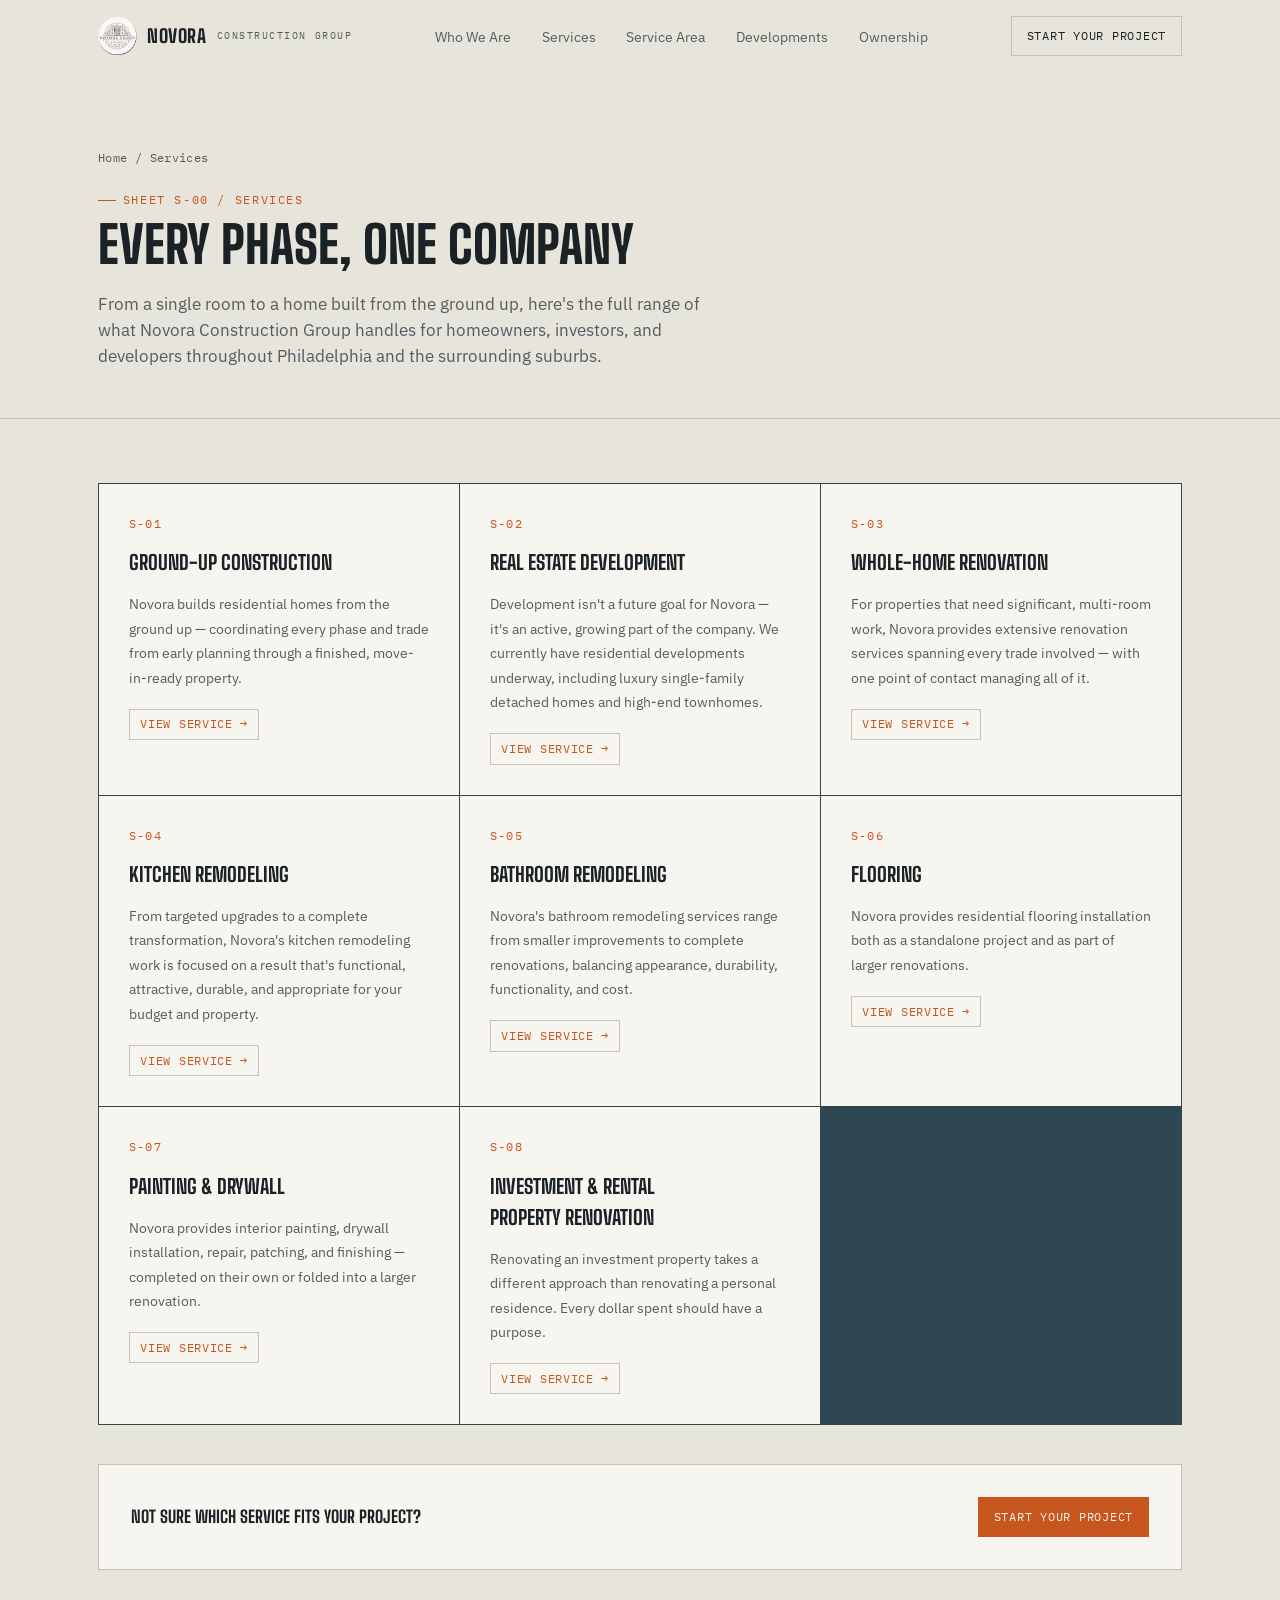
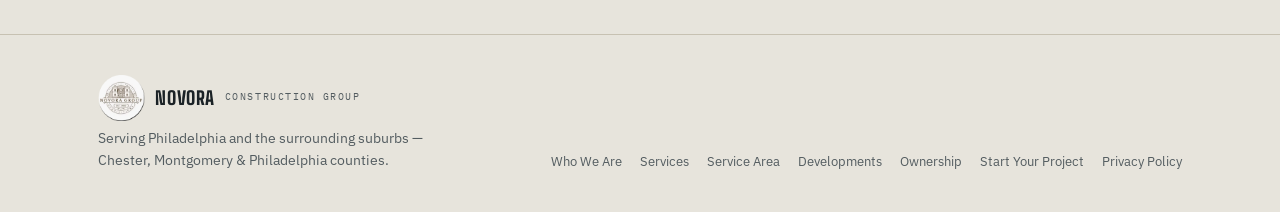
==== services/index.html @ 70ac5e23 "Add dedicated service pages, a service area page, and SEO basics Per the client's marketing team req" ====
<!doctype html>
<html lang="en">
<head>
<meta charset="UTF-8">
<meta name="viewport" content="width=device-width, initial-scale=1.0">
<title>Services | Novora Construction Group — Philadelphia, PA</title>
<meta name="description" content="Ground-up construction, renovation, and development services from Novora Construction Group, serving Philadelphia and the surrounding Pennsylvania suburbs.">
<link rel="canonical" href="https://novoragroupacq.com/services/index.html">
<link rel="icon" type="image/png" href="../assets/favicon-32.png">
<link rel="apple-touch-icon" href="../assets/apple-touch-icon.png">
<link rel="preconnect" href="https://fonts.googleapis.com">
<link rel="preconnect" href="https://fonts.gstatic.com" crossorigin>
<link href="https://fonts.googleapis.com/css2?family=Big+Shoulders:wght@500;600;700;800&family=IBM+Plex+Sans:wght@400;500;600&family=IBM+Plex+Mono:wght@400;500&display=swap" rel="stylesheet">
<link rel="stylesheet" href="../css/style.css">
</head>
<body>

<header>
  <nav class="nav wrap">
    <a class="wordmark" href="../index.html"><img src="../assets/logo.png" alt="Novora Construction Group"> NOVORA <small>CONSTRUCTION&nbsp;GROUP</small></a>
    <button class="menu-toggle" id="menuToggle" aria-expanded="false" aria-controls="navLinks">MENU</button>
    <ul class="nav-links" id="navLinks">
      <li><a href="../index.html#about">Who We Are</a></li>
      <li><a href="../services/index.html">Services</a></li>
      <li><a href="../service-area.html">Service Area</a></li>
      <li><a href="../index.html#developments">Developments</a></li>
      <li><a href="../index.html#ownership">Ownership</a></li>
    </ul>
    <a class="btn ghost" href="../index.html#start">Start Your Project</a>
  </nav>
</header>

<main>
  <section class="service-hero">
    <div class="wrap">
      <p class="breadcrumb"><a href="../index.html">Home</a> / Services</p>
      <span class="sheet-tag">Sheet S-00 / Services</span>
      <h1>Every Phase, One Company</h1>
      <p class="lede">From a single room to a home built from the ground up, here's the full range of what Novora Construction Group handles for homeowners, investors, and developers throughout Philadelphia and the surrounding suburbs.</p>
    </div>
  </section>

  <section class="service-body">
    <div class="wrap" style="max-width:1180px;">
      <div class="dev-grid" style="grid-template-columns:repeat(3,1fr);">
        <div class="dev-card reveal" style="background:var(--surface);color:var(--ink);border-color:var(--line);">
          <span class="num" style="color:var(--accent);">S-01</span>
          <h3 style="color:var(--ink);">Ground-Up Construction</h3>
          <p style="color:var(--ink-soft);font-size:.9rem;margin:0;">Novora builds residential homes from the ground up — coordinating every phase and trade from early planning through a finished, move-in-ready property.</p>
          <a class="dev-toggle" style="color:var(--accent);border-color:var(--line);width:fit-content;text-decoration:none;display:inline-block;margin-top:.4em;" href="ground-up-construction.html">View Service &rarr;</a>
        </div>
        <div class="dev-card reveal" style="background:var(--surface);color:var(--ink);border-color:var(--line);">
          <span class="num" style="color:var(--accent);">S-02</span>
          <h3 style="color:var(--ink);">Real Estate Development</h3>
          <p style="color:var(--ink-soft);font-size:.9rem;margin:0;">Development isn't a future goal for Novora — it's an active, growing part of the company. We currently have residential developments underway, including luxury single-family detached homes and high-end townhomes.</p>
          <a class="dev-toggle" style="color:var(--accent);border-color:var(--line);width:fit-content;text-decoration:none;display:inline-block;margin-top:.4em;" href="real-estate-development.html">View Service &rarr;</a>
        </div>
        <div class="dev-card reveal" style="background:var(--surface);color:var(--ink);border-color:var(--line);">
          <span class="num" style="color:var(--accent);">S-03</span>
          <h3 style="color:var(--ink);">Whole-Home Renovation</h3>
          <p style="color:var(--ink-soft);font-size:.9rem;margin:0;">For properties that need significant, multi-room work, Novora provides extensive renovation services spanning every trade involved — with one point of contact managing all of it.</p>
          <a class="dev-toggle" style="color:var(--accent);border-color:var(--line);width:fit-content;text-decoration:none;display:inline-block;margin-top:.4em;" href="whole-home-renovation.html">View Service &rarr;</a>
        </div>
        <div class="dev-card reveal" style="background:var(--surface);color:var(--ink);border-color:var(--line);">
          <span class="num" style="color:var(--accent);">S-04</span>
          <h3 style="color:var(--ink);">Kitchen Remodeling</h3>
          <p style="color:var(--ink-soft);font-size:.9rem;margin:0;">From targeted upgrades to a complete transformation, Novora's kitchen remodeling work is focused on a result that's functional, attractive, durable, and appropriate for your budget and property.</p>
          <a class="dev-toggle" style="color:var(--accent);border-color:var(--line);width:fit-content;text-decoration:none;display:inline-block;margin-top:.4em;" href="kitchen-remodeling.html">View Service &rarr;</a>
        </div>
        <div class="dev-card reveal" style="background:var(--surface);color:var(--ink);border-color:var(--line);">
          <span class="num" style="color:var(--accent);">S-05</span>
          <h3 style="color:var(--ink);">Bathroom Remodeling</h3>
          <p style="color:var(--ink-soft);font-size:.9rem;margin:0;">Novora's bathroom remodeling services range from smaller improvements to complete renovations, balancing appearance, durability, functionality, and cost.</p>
          <a class="dev-toggle" style="color:var(--accent);border-color:var(--line);width:fit-content;text-decoration:none;display:inline-block;margin-top:.4em;" href="bathroom-remodeling.html">View Service &rarr;</a>
        </div>
        <div class="dev-card reveal" style="background:var(--surface);color:var(--ink);border-color:var(--line);">
          <span class="num" style="color:var(--accent);">S-06</span>
          <h3 style="color:var(--ink);">Flooring</h3>
          <p style="color:var(--ink-soft);font-size:.9rem;margin:0;">Novora provides residential flooring installation both as a standalone project and as part of larger renovations.</p>
          <a class="dev-toggle" style="color:var(--accent);border-color:var(--line);width:fit-content;text-decoration:none;display:inline-block;margin-top:.4em;" href="flooring.html">View Service &rarr;</a>
        </div>
        <div class="dev-card reveal" style="background:var(--surface);color:var(--ink);border-color:var(--line);">
          <span class="num" style="color:var(--accent);">S-07</span>
          <h3 style="color:var(--ink);">Painting & Drywall</h3>
          <p style="color:var(--ink-soft);font-size:.9rem;margin:0;">Novora provides interior painting, drywall installation, repair, patching, and finishing — completed on their own or folded into a larger renovation.</p>
          <a class="dev-toggle" style="color:var(--accent);border-color:var(--line);width:fit-content;text-decoration:none;display:inline-block;margin-top:.4em;" href="painting-drywall.html">View Service &rarr;</a>
        </div>
        <div class="dev-card reveal" style="background:var(--surface);color:var(--ink);border-color:var(--line);">
          <span class="num" style="color:var(--accent);">S-08</span>
          <h3 style="color:var(--ink);">Investment & Rental Property Renovation</h3>
          <p style="color:var(--ink-soft);font-size:.9rem;margin:0;">Renovating an investment property takes a different approach than renovating a personal residence. Every dollar spent should have a purpose.</p>
          <a class="dev-toggle" style="color:var(--accent);border-color:var(--line);width:fit-content;text-decoration:none;display:inline-block;margin-top:.4em;" href="investment-rental-renovation.html">View Service &rarr;</a>
        </div>
      </div>
      <div class="service-cta">
        <p>Not sure which service fits your project?</p>
        <a class="btn" href="../index.html#start">Start Your Project</a>
      </div>
    </div>
  </section>
</main>

<footer class="site">
  <div class="wrap">
    <div class="footer-grid">
      <div>
        <a class="wordmark" href="../index.html"><img src="../assets/logo.png" alt="Novora Construction Group"> NOVORA <small>CONSTRUCTION&nbsp;GROUP</small></a>
        <p>Serving Philadelphia and the surrounding suburbs — Chester, Montgomery &amp; Philadelphia counties.</p>
      </div>
      <ul class="footer-nav">
        <li><a href="../index.html#about">Who We Are</a></li>
        <li><a href="../services/index.html">Services</a></li>
        <li><a href="../service-area.html">Service Area</a></li>
        <li><a href="../index.html#developments">Developments</a></li>
        <li><a href="../index.html#ownership">Ownership</a></li>
        <li><a href="../index.html#start">Start Your Project</a></li>
        <li><a href="../privacy.html">Privacy Policy</a></li>
      </ul>
    </div>
  </div>
</footer>

<script src="../js/main.js"></script>
</body>
</html>
---- css/style.css ----
:root{
  --bg:#e7e4dc;
  --surface:#f7f5f0;
  --ink:#1b2226;
  --ink-soft:#535c60;
  --line:#c7c1b2;
  --accent:#c6551e;
  --accent-ink:#f7f5f0;

  /* fixed "blueprint plate" tokens — intentionally constant across themes */
  --plate-bg:#132029;
  --plate-surface:#0f1a21;
  --plate-ink:#ece7db;
  --plate-ink-soft:#9fb0b8;
  --plate-line:#2f4753;
  --plate-accent:#e8763f;

  --font-display:"Big Shoulders", "Arial Narrow", sans-serif;
  --font-body:"IBM Plex Sans", "Segoe UI", sans-serif;
  --font-mono:"IBM Plex Mono", ui-monospace, monospace;
}

@media (prefers-color-scheme: dark){
  :root:not([data-theme="light"]){
    --bg:#15191b;
    --surface:#1b2225;
    --ink:#eae6db;
    --ink-soft:#a4adaf;
    --line:#333c3f;
    --accent:#e8793f;
    --accent-ink:#15191b;
  }
}
:root[data-theme="dark"]{
  --bg:#15191b;
  --surface:#1b2225;
  --ink:#eae6db;
  --ink-soft:#a4adaf;
  --line:#333c3f;
  --accent:#e8793f;
  --accent-ink:#15191b;
}

*{box-sizing:border-box;}
html{color-scheme:light dark;scroll-behavior:auto;}

/* ---------- scroll reveal (progressive enhancement: only hides content once JS + motion are both OK) ---------- */
.js-ready.motion-ok .reveal{
  opacity:0;
  transform:translateY(22px);
  transition:opacity .7s cubic-bezier(.22,.61,.36,1), transform .7s cubic-bezier(.22,.61,.36,1);
}
.js-ready.motion-ok .reveal.is-visible{
  opacity:1;
  transform:translateY(0);
}
.js-ready.motion-ok .schedule-row.reveal{transition-delay:calc(var(--i, 0) * 60ms);}
.js-ready.motion-ok .dev-card.reveal{transition-delay:calc(var(--i, 0) * 120ms);}
.js-ready.motion-ok .review-card.reveal{transition-delay:calc(var(--i, 0) * 120ms);}
body{
  margin:0;
  background:var(--bg);
  color:var(--ink);
  font-family:var(--font-body);
  font-size:16px;
  line-height:1.55;
  -webkit-font-smoothing:antialiased;
}
img,svg{display:block;max-width:100%;}
a{color:inherit;}
h1,h2,h3{text-wrap:balance;margin:0;}

.wrap{max-width:1180px;margin:0 auto;padding-inline:clamp(20px,4vw,48px);}

/* ---------- reusable drafting bits ---------- */
.sheet-tag{
  display:inline-flex;align-items:center;gap:.55em;
  font-family:var(--font-mono);
  font-size:.72rem;
  letter-spacing:.14em;
  text-transform:uppercase;
  color:var(--accent);
}
.sheet-tag::before{content:"";width:1.6em;height:1px;background:currentColor;}
.tick{position:absolute;width:14px;height:14px;pointer-events:none;opacity:.55;}
.tick svg{width:100%;height:100%;}
.tick.tl{top:14px;left:14px;}
.tick.tr{top:14px;right:14px;transform:scaleX(-1);}
.tick.bl{bottom:14px;left:14px;transform:scaleY(-1);}
.tick.br{bottom:14px;right:14px;transform:scale(-1,-1);}

/* ---------- header ---------- */
header{
  position:sticky;top:0;z-index:20;
  background:color-mix(in srgb, var(--bg) 88%, transparent);
  backdrop-filter:blur(8px);
  border-bottom:1px solid transparent;
  box-shadow:0 0 0 rgba(0,0,0,0);
  transition:border-color .3s ease, box-shadow .3s ease;
}
header.scrolled{
  border-bottom-color:var(--line);
  box-shadow:0 8px 24px -18px rgba(0,0,0,.35);
}
.nav{
  display:flex;align-items:center;justify-content:space-between;
  padding-block:16px;
}
.wordmark{
  font-family:var(--font-display);
  font-weight:800;
  font-size:1.15rem;
  letter-spacing:.03em;
  text-decoration:none;
  display:flex;align-items:center;gap:.55em;
}
.wordmark img{height:38px;width:auto;display:block;}
.footer-grid .wordmark img{height:46px;}
.wordmark small{
  font-family:var(--font-mono);
  font-weight:400;
  font-size:.6rem;
  letter-spacing:.16em;
  color:var(--ink-soft);
}
.nav-links{display:flex;align-items:center;gap:clamp(16px,2.4vw,32px);list-style:none;margin:0;padding:0;}
.nav-links a{
  font-size:.86rem;text-decoration:none;color:var(--ink-soft);
  border-bottom:1px solid transparent;padding-bottom:2px;
  transition:color .15s, border-color .15s;
}
.nav-links a:hover, .nav-links a:focus-visible{color:var(--ink);border-color:var(--accent);}
.nav-links a.active{color:var(--ink);border-color:var(--accent);}
.btn{
  font-family:var(--font-mono);
  font-size:.78rem;letter-spacing:.06em;text-transform:uppercase;
  text-decoration:none;
  display:inline-flex;align-items:center;gap:.5em;
  padding:.75em 1.2em;
  background:var(--accent);color:var(--accent-ink);
  border:1px solid var(--accent);
  transition:opacity .15s, transform .15s;
  cursor:pointer;
  font-size:.78rem;
}
.btn:hover, .btn:focus-visible{opacity:.85;}
.btn:active{transform:scale(.96);}
.btn.ghost{background:transparent;color:var(--ink);border-color:var(--line);}
.btn.ghost:hover{border-color:var(--ink);opacity:1;}
.btn.on-plate{background:var(--plate-accent);color:var(--plate-bg);border-color:var(--plate-accent);}
.btn:disabled{opacity:.6;cursor:not-allowed;}
.menu-toggle{display:none;background:none;border:1px solid var(--line);color:var(--ink);padding:.5em .7em;font-family:var(--font-mono);}

@media (max-width:820px){
  .nav-links{display:none;position:absolute;top:100%;left:0;right:0;flex-direction:column;align-items:flex-start;gap:0;background:var(--surface);border-bottom:1px solid var(--line);padding:8px clamp(20px,4vw,48px) 16px;}
  .nav-links.open{display:flex;}
  .nav-links a{padding-block:10px;width:100%;}
  .menu-toggle{display:inline-block;}
  header .btn.ghost{display:none;}
}

/* ---------- hero ---------- */
.hero{position:relative;border-bottom:1px solid var(--line);overflow:hidden;}
.hero-grid{
  background-image:
    linear-gradient(var(--line) 1px, transparent 1px),
    linear-gradient(90deg, var(--line) 1px, transparent 1px);
  background-size:44px 44px;
  opacity:.35;
  position:absolute;inset:-40px 0 0 0;
  mask-image:linear-gradient(to bottom, black, transparent 85%);
  will-change:transform;
}
.hero-inner{
  position:relative;
  display:grid;grid-template-columns:1.05fr .95fr;gap:clamp(28px,5vw,56px);
  align-items:center;
  padding-block:clamp(48px,8vw,88px);
}
@media (max-width:900px){.hero-inner{grid-template-columns:1fr;}}
.hero h1{
  font-family:var(--font-display);
  font-weight:800;
  font-size:clamp(2.5rem,6vw,4.4rem);
  line-height:.98;
  letter-spacing:.005em;
  margin-block:.5em .4em;
  text-transform:uppercase;
}
.hero h1 em{font-style:normal;color:var(--accent);}
.hero p.lede{
  max-width:52ch;
  font-size:clamp(1rem,1.4vw,1.15rem);
  color:var(--ink-soft);
}
.trustline{
  font-family:var(--font-mono);
  font-size:.82rem;
  color:var(--ink);
  margin-top:1.6em;
  padding-top:1em;
  border-top:1px solid var(--line);
  max-width:44ch;
}
.hero-ctas{display:flex;gap:14px;margin-top:1.8em;flex-wrap:wrap;}

.stamp{
  position:absolute;
  right:clamp(-10px,2vw,24px);
  bottom:clamp(-6px,3vw,18px);
  width:min(190px,32vw);
  border:2px solid var(--accent);
  border-radius:50%;
  aspect-ratio:1;
  display:flex;flex-direction:column;align-items:center;justify-content:center;gap:.5em;
  padding:14px;
  color:var(--accent);
  text-align:center;
  transform:rotate(-8deg) scale(1);
}
.stamp img{width:30%;min-width:34px;filter:grayscale(1) contrast(1.15);opacity:.9;}
.js-ready.motion-ok .stamp.stamp-in{
  opacity:0;
  transform:rotate(-22deg) scale(1.4);
  transition:opacity .5s ease .5s, transform .5s cubic-bezier(.34,1.56,.64,1) .5s;
}
.js-ready.motion-ok .stamp.stamp-in.is-visible{
  opacity:1;
  transform:rotate(-8deg) scale(1);
}
.stamp::before{
  content:"";position:absolute;inset:8px;border:1px solid var(--accent);border-radius:50%;
}
.stamp span{
  font-family:var(--font-display);
  font-weight:700;
  font-size:.72rem;
  line-height:1.15;
  letter-spacing:.02em;
  text-transform:uppercase;
}

.elevation{position:relative;aspect-ratio:420/340;}
.elevation svg{width:100%;height:auto;color:var(--ink-soft);}
.elevation .accent-part{color:var(--accent);}
.compass{position:absolute;top:6px;right:6px;width:46px;height:46px;color:var(--ink-soft);}

.house3d{
  display:none;
  position:absolute;inset:0;
  width:100%;height:100%;
  cursor:grab;
  touch-action:none;
}
.house3d.active{display:block;}
.elevation.has-3d svg.draw-in{display:none;}
.house3d:active{cursor:grabbing;}
.drag-hint{
  display:none;
  position:absolute;bottom:8px;left:8px;
  font-family:var(--font-mono);font-size:.66rem;letter-spacing:.06em;text-transform:uppercase;
  color:var(--ink-soft);
  background:color-mix(in srgb, var(--bg) 70%, transparent);
  padding:.3em .6em;
  pointer-events:none;
}
.house3d.active ~ .drag-hint{display:block;}

/* ---------- blueprint draw-in (JS sets stroke-dasharray/offset inline; this just animates it) ---------- */
.js-ready.motion-ok .draw-in rect,
.js-ready.motion-ok .draw-in line,
.js-ready.motion-ok .draw-in polygon,
.js-ready.motion-ok .draw-in circle{
  transition:stroke-dashoffset 1.1s cubic-bezier(.22,.61,.36,1);
}

/* ---------- section shell ---------- */
section{position:relative;padding-block:clamp(52px,8vw,96px);border-bottom:1px solid var(--line);scroll-margin-top:76px;}
.section-head{max-width:62ch;margin-bottom:clamp(28px,4vw,48px);}
.section-head h2{
  font-family:var(--font-display);
  font-weight:800;
  font-size:clamp(1.7rem,3.6vw,2.6rem);
  text-transform:uppercase;
  margin-top:.3em;
}
.section-head p{color:var(--ink-soft);margin-top:.7em;max-width:58ch;}

/* ---------- who we are ---------- */
.about-grid{display:grid;grid-template-columns:1.1fr .9fr;gap:clamp(32px,5vw,64px);}
@media (max-width:860px){.about-grid{grid-template-columns:1fr;}}
.about-grid p{color:var(--ink-soft);margin:0 0 1em;}
.about-grid p:last-child{margin-bottom:0;}
.about-grid .callout{
  font-family:var(--font-display);font-weight:700;text-transform:uppercase;
  font-size:1.15rem;color:var(--ink);
  border-left:3px solid var(--accent);padding-left:.7em;margin:1.4em 0;
}
.provide-card{background:var(--surface);border:1px solid var(--line);padding:clamp(24px,3vw,36px);}
.provide-card h3{
  font-family:var(--font-mono);font-size:.78rem;letter-spacing:.1em;text-transform:uppercase;
  color:var(--ink-soft);margin-bottom:1em;
}

/* ---------- scope of work schedule ---------- */
.schedule{border-top:1px solid var(--line);}
.schedule-row{border-bottom:1px solid var(--line);}
.schedule-toggle{
  display:grid;
  grid-template-columns:64px 1fr 24px;
  gap:24px;
  width:100%;
  padding-block:20px;
  padding-inline:12px;
  margin-inline:-12px;
  align-items:baseline;
  background:none;border:none;
  font:inherit;text-align:left;cursor:pointer;
  color:var(--ink);
  transition:background .2s ease;
}
.schedule-toggle:hover{background:color-mix(in srgb, var(--surface) 60%, var(--accent) 6%);}
.schedule-toggle:hover .mark{color:var(--ink);}
.schedule-toggle .chev{
  font-family:var(--font-mono);color:var(--accent);
  transition:transform .25s ease;
  justify-self:end;
}
.schedule-row.open .chev{transform:rotate(45deg);}
.schedule-desc{
  padding:0 12px 0 calc(64px + 24px + 12px);
  max-height:400px;
  opacity:1;
}
.js-ready .schedule-desc{
  max-height:0;overflow:hidden;opacity:0;
  transition:max-height .35s ease, opacity .25s ease;
}
.js-ready .schedule-row.open .schedule-desc{max-height:200px;opacity:1;padding-bottom:18px;}
.schedule-desc p{margin:0;color:var(--ink-soft);font-size:.94rem;}
.schedule-desc .learn-more{
  display:inline-block;margin-top:.7em;
  font-family:var(--font-mono);font-size:.78rem;letter-spacing:.03em;
  color:var(--accent);text-decoration:none;
}
.schedule-desc .learn-more:hover{text-decoration:underline;}
@media (max-width:720px){
  .schedule-toggle{grid-template-columns:40px 1fr 20px;}
  .schedule-desc{padding-left:40px;}
}
.schedule-row .mark{
  font-family:var(--font-mono);
  color:var(--accent);
  font-size:.9rem;
  transition:color .2s ease;
}
.schedule-row .service{
  font-family:var(--font-display);
  font-weight:700;
  font-size:1.05rem;
  letter-spacing:.01em;
  text-transform:uppercase;
}

/* ---------- ownership / pricing ---------- */
.ownership-grid{
  display:grid;grid-template-columns:1.1fr .9fr;gap:clamp(32px,5vw,64px);
}
@media (max-width:860px){.ownership-grid{grid-template-columns:1fr;}}
.ownership-grid h2{
  font-family:var(--font-display);font-weight:800;text-transform:uppercase;
  font-size:clamp(1.6rem,3.2vw,2.2rem);margin-bottom:.6em;
}
.ownership-grid p{color:var(--ink-soft);margin:0 0 1em;}
.ownership-grid p:last-child{margin-bottom:0;}
.philosophy-card{
  background:var(--surface);border:1px solid var(--line);
  padding:clamp(24px,3vw,36px);
}
.philosophy-card blockquote{
  margin:0 0 1.2em;
  font-family:var(--font-display);
  font-weight:700;
  font-size:1.3rem;
  text-transform:uppercase;
  border-left:3px solid var(--accent);
  padding-left:.7em;
}
.checklist{list-style:none;margin:0;padding:0;display:grid;gap:.6em;font-size:.92rem;}
.checklist li{display:flex;gap:.6em;align-items:flex-start;color:var(--ink-soft);}
.checklist li::before{content:"—";color:var(--accent);flex:none;}
.pricing-breakdown{
  margin-top:1.6em;padding-top:1.4em;border-top:1px solid var(--line);
}
.pricing-breakdown h4{
  font-family:var(--font-mono);font-size:.74rem;letter-spacing:.1em;text-transform:uppercase;
  color:var(--ink-soft);margin:0 0 .9em;
}
.pricing-breakdown ol{
  list-style:none;margin:0;padding:0;
  display:flex;border:1px solid var(--line);
}
.pricing-breakdown li{
  flex:1;padding:.9em 1em;
  font-family:var(--font-mono);
}
.pricing-breakdown li + li{border-left:1px solid var(--line);}
.pricing-breakdown li span{display:block;font-size:.68rem;letter-spacing:.08em;text-transform:uppercase;color:var(--ink-soft);margin-bottom:.4em;}
.pricing-breakdown li strong{display:block;font-size:.92rem;font-weight:500;color:var(--ink);}
.pricing-breakdown li.margin{background:var(--accent);border-color:var(--accent);}
.pricing-breakdown li.margin span, .pricing-breakdown li.margin strong{color:var(--accent-ink);}
@media (max-width:480px){.pricing-breakdown ol{flex-direction:column;}
  .pricing-breakdown li + li{border-left:none;border-top:1px solid var(--line);}
  .pricing-breakdown li.margin{border-top-color:var(--accent);}
}

/* ---------- developments plate ---------- */
.plate{
  background:var(--plate-bg);
  color:var(--plate-ink);
  border-bottom:1px solid var(--plate-line);
}
.plate .sheet-tag{color:var(--plate-accent);}
.plate .section-head h2{color:var(--plate-ink);}
.plate .section-head p{color:var(--plate-ink-soft);}
.dev-grid{display:grid;grid-template-columns:repeat(3,1fr);gap:1px;background:var(--plate-line);border:1px solid var(--plate-line);}
@media (max-width:860px){.dev-grid{grid-template-columns:1fr;}}
.dev-card{background:var(--plate-surface);padding:clamp(22px,2.4vw,30px);display:flex;flex-direction:column;gap:14px;transition:background .25s ease, transform .25s ease;}
.dev-card:hover{background:color-mix(in srgb, var(--plate-surface) 80%, var(--plate-accent) 8%);transform:translateY(-4px);}
.dev-card .num{font-family:var(--font-mono);color:var(--plate-accent);font-size:.78rem;letter-spacing:.1em;}
.dev-card h3{font-family:var(--font-display);font-weight:700;text-transform:uppercase;font-size:1.25rem;}
.dev-card .siteplan{width:100%;aspect-ratio:4/3;color:var(--plate-line);}
.dev-card .siteplan .hl{color:var(--plate-accent);}
.dev-card .meta{font-family:var(--font-mono);font-size:.76rem;color:var(--plate-ink-soft);display:grid;gap:.35em;}
.dev-card .meta span{color:var(--plate-ink);}
.dev-toggle{
  align-self:flex-start;
  background:none;border:1px solid var(--plate-line);
  color:var(--plate-accent);
  font-family:var(--font-mono);font-size:.72rem;letter-spacing:.06em;text-transform:uppercase;
  padding:.5em .9em;
  cursor:pointer;
  transition:border-color .2s ease, background .2s ease;
}
.dev-toggle:hover{border-color:var(--plate-accent);background:color-mix(in srgb, var(--plate-surface) 70%, var(--plate-accent) 10%);}
.js-ready .dev-card .meta{
  max-height:0;overflow:hidden;opacity:0;
  transition:max-height .3s ease, opacity .25s ease;
}
.js-ready .dev-card.open .meta{max-height:200px;opacity:1;margin-top:2px;}
.dev-foot{margin-top:clamp(28px,4vw,40px);display:flex;flex-wrap:wrap;align-items:center;gap:18px;justify-content:space-between;}
.dev-foot p{color:var(--plate-ink-soft);font-size:.9rem;max-width:46ch;margin:0;}

/* ---------- reviews ---------- */
.review-note{font-size:.86rem;font-style:italic;color:var(--ink-soft);margin-top:-.6em;margin-bottom:1.8em;max-width:56ch;}
.review-grid{display:grid;grid-template-columns:repeat(3,1fr);gap:1px;background:var(--line);border:1px solid var(--line);}
@media (max-width:860px){.review-grid{grid-template-columns:1fr;}}
.review-card{background:var(--surface);padding:24px;display:flex;flex-direction:column;gap:14px;transition:transform .25s ease, box-shadow .25s ease;}
.review-card:hover{transform:translateY(-4px);box-shadow:0 12px 28px -20px rgba(0,0,0,.4);}
.review-card .stars{color:var(--accent);letter-spacing:.15em;font-size:.85rem;}
.review-card p{margin:0;color:var(--ink-soft);font-size:.94rem;}
.review-card footer{
  font-family:var(--font-mono);font-size:.72rem;letter-spacing:.04em;
  color:var(--ink-soft);text-transform:uppercase;
  border-top:1px dashed var(--line);padding-top:10px;
}

/* ---------- start your project form ---------- */
.form-shell{display:grid;grid-template-columns:1fr 1.3fr;gap:clamp(32px,5vw,64px);}
@media (max-width:900px){.form-shell{grid-template-columns:1fr;}}
.form-side h2{
  font-family:var(--font-display);font-weight:800;text-transform:uppercase;
  font-size:clamp(1.7rem,3.4vw,2.4rem);
}
.form-side p{color:var(--ink-soft);margin-top:.8em;max-width:40ch;}
.form-side .also{
  margin-top:2em;padding-top:1.4em;border-top:1px solid var(--line);
}
.form-side .also a{font-family:var(--font-mono);font-size:.82rem;color:var(--accent);text-decoration:none;}
.form-side .also a:hover{text-decoration:underline;}

form{display:grid;gap:16px;}
.field-row{display:grid;grid-template-columns:1fr 1fr;gap:16px;}
@media (max-width:560px){.field-row{grid-template-columns:1fr;}}
label{display:flex;flex-direction:column;gap:6px;font-size:.8rem;font-family:var(--font-mono);letter-spacing:.03em;color:var(--ink-soft);}
input, select, textarea{
  font-family:var(--font-body);font-size:.95rem;color:var(--ink);
  background:var(--surface);border:1px solid var(--line);
  padding:.7em .8em;
}
input:focus-visible, select:focus-visible, textarea:focus-visible, button:focus-visible, a:focus-visible{
  outline:2px solid var(--accent);outline-offset:2px;
}
textarea{resize:vertical;min-height:90px;}
.file-field{
  border:1px dashed var(--line);padding:1.1em;font-family:var(--font-mono);font-size:.82rem;color:var(--ink-soft);
  display:flex;align-items:center;justify-content:space-between;gap:12px;
}
.submit-row{display:flex;align-items:center;gap:16px;margin-top:6px;flex-wrap:wrap;}
.submit-row .fine{font-size:.76rem;color:var(--ink-soft);font-family:var(--font-mono);}
#form-status{font-size:.86rem;font-family:var(--font-mono);min-height:1.2em;}
#form-status[data-state="ok"]{color:#3f7d4a;}
#form-status[data-state="error"]{color:var(--accent);}

/* ---------- footer ---------- */
footer.site{padding-block:40px;}
.footer-grid{display:flex;flex-wrap:wrap;justify-content:space-between;gap:24px;align-items:flex-end;}
.footer-grid .wordmark{margin-bottom:.4em;}
.footer-grid p{color:var(--ink-soft);font-size:.88rem;margin:0;max-width:44ch;}
.footer-nav{display:flex;gap:18px;flex-wrap:wrap;list-style:none;margin:0;padding:0;font-size:.84rem;}
.footer-nav a{text-decoration:none;color:var(--ink-soft);}
.footer-nav a:hover{color:var(--ink);}

/* ---------- service / service-area pages ---------- */
.breadcrumb{
  font-family:var(--font-mono);font-size:.76rem;letter-spacing:.03em;
  color:var(--ink-soft);margin-bottom:1.2em;
}
.breadcrumb a{color:var(--ink-soft);text-decoration:none;}
.breadcrumb a:hover{color:var(--accent);}
.service-hero{padding-block:clamp(40px,6vw,64px) clamp(24px,4vw,32px);border-bottom:1px solid var(--line);}
.service-hero h1{
  font-family:var(--font-display);font-weight:800;text-transform:uppercase;
  font-size:clamp(2rem,4.5vw,3.2rem);line-height:1;margin:.2em 0 .4em;
}
.service-hero .lede{max-width:62ch;color:var(--ink-soft);font-size:1.05rem;}
.service-body{padding-block:clamp(40px,6vw,64px);}
.service-body .wrap{max-width:800px;}
.service-body h2{
  font-family:var(--font-display);font-weight:800;text-transform:uppercase;
  font-size:1.4rem;margin:1.8em 0 .6em;
}
.service-body h2:first-of-type{margin-top:0;}
.service-body p{color:var(--ink-soft);font-size:.98rem;line-height:1.7;margin:0 0 1em;}
.service-grid{display:grid;grid-template-columns:1fr 1fr;gap:clamp(28px,4vw,48px);align-items:start;}
@media (max-width:760px){.service-grid{grid-template-columns:1fr;}}
.service-cta{
  margin-top:2.4em;padding:clamp(24px,3vw,32px);
  background:var(--surface);border:1px solid var(--line);
  display:flex;flex-wrap:wrap;align-items:center;justify-content:space-between;gap:16px;
}
.service-cta p{margin:0;color:var(--ink);font-family:var(--font-display);font-weight:700;text-transform:uppercase;font-size:1.05rem;}
.related-services{border-top:1px solid var(--line);padding-block:clamp(32px,4vw,48px);}
.related-services h2{
  font-family:var(--font-mono);font-size:.78rem;letter-spacing:.1em;text-transform:uppercase;
  color:var(--ink-soft);margin:0 0 1em;
}
.related-services ul{list-style:none;margin:0;padding:0;display:flex;flex-wrap:wrap;gap:10px;}
.related-services a{
  display:inline-block;padding:.6em 1em;border:1px solid var(--line);
  color:var(--ink);text-decoration:none;font-size:.88rem;
  transition:border-color .2s ease, color .2s ease;
}
.related-services a:hover{border-color:var(--accent);color:var(--accent);}
.related-services a.current{border-color:var(--accent);color:var(--accent);background:color-mix(in srgb, var(--surface) 70%, var(--accent) 6%);}

.area-grid{display:grid;grid-template-columns:repeat(3,1fr);gap:1px;background:var(--line);border:1px solid var(--line);margin:1.4em 0;}
@media (max-width:760px){.area-grid{grid-template-columns:1fr;}}
.area-card{background:var(--surface);padding:22px;}
.area-card h3{
  font-family:var(--font-display);font-weight:800;text-transform:uppercase;
  font-size:1.05rem;margin:0 0 .6em;color:var(--ink);
}
.area-card p{margin:0;font-size:.86rem;color:var(--ink-soft);line-height:1.6;}
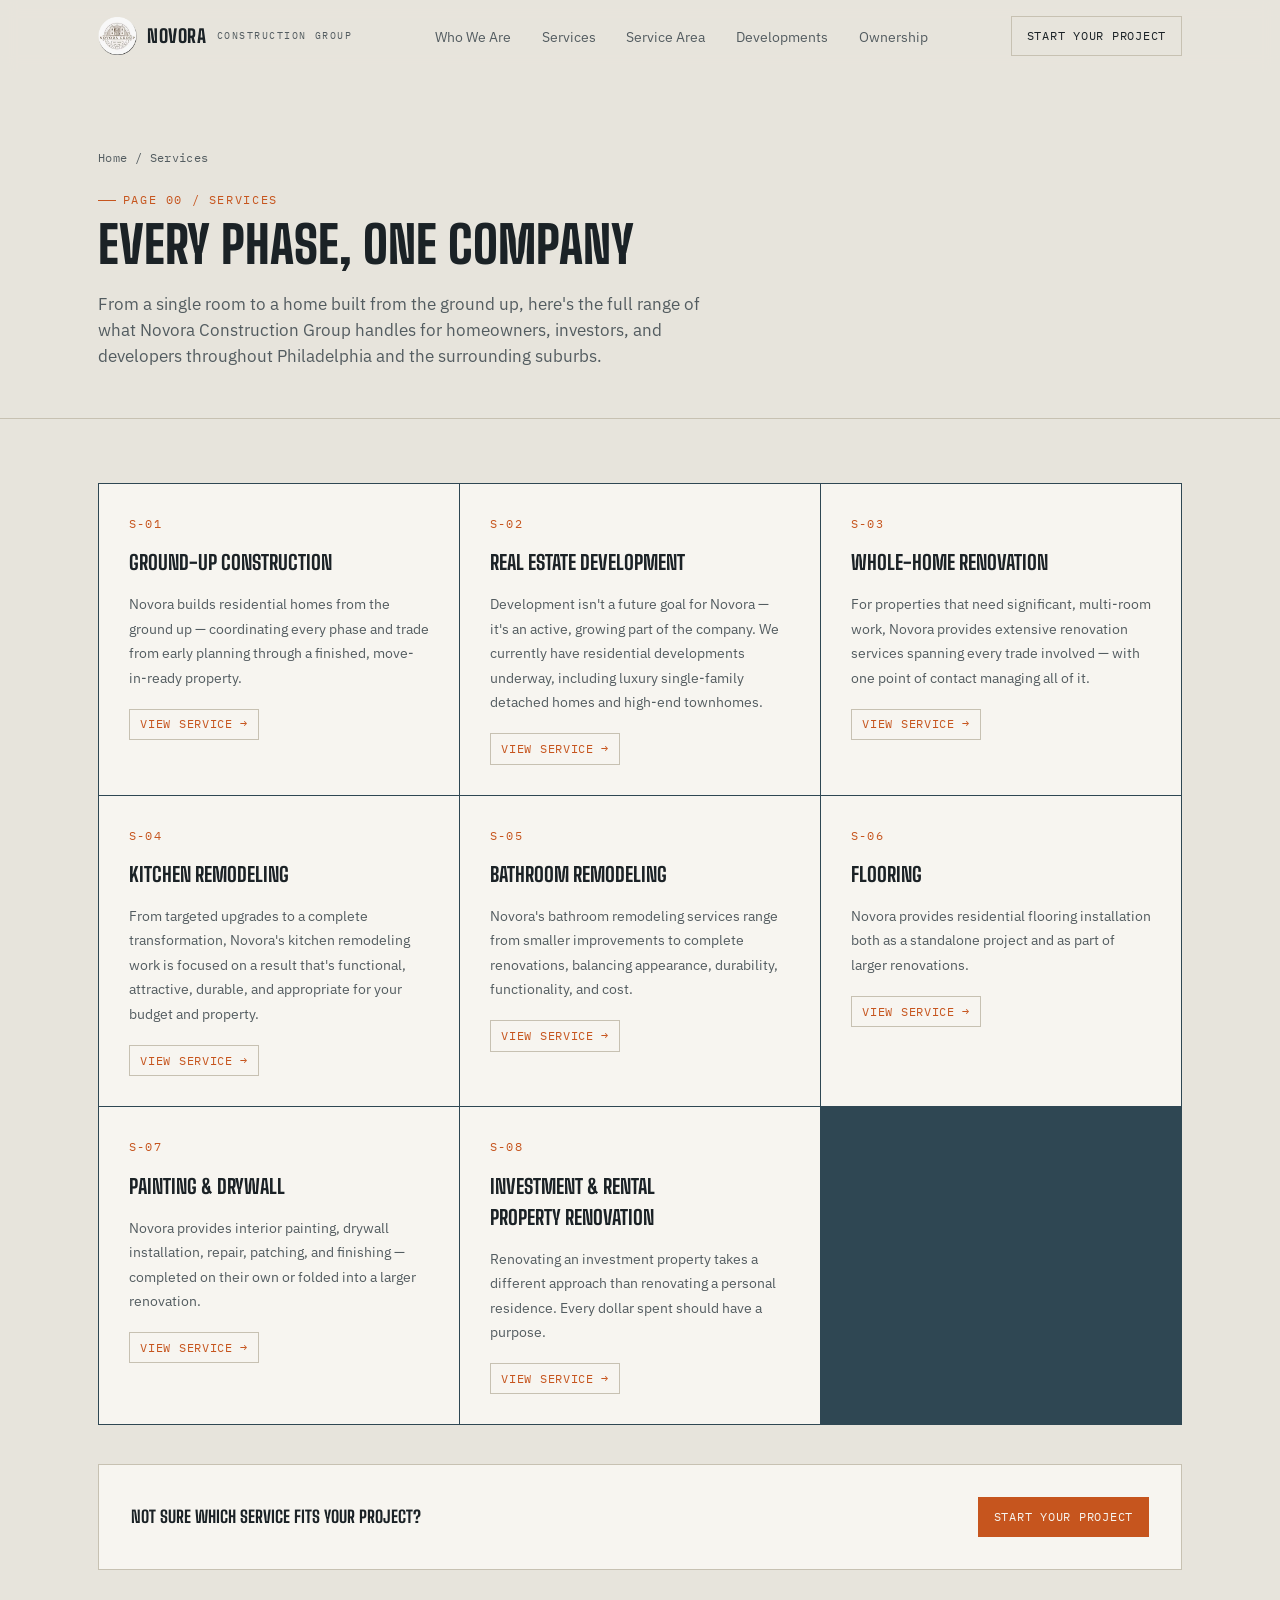
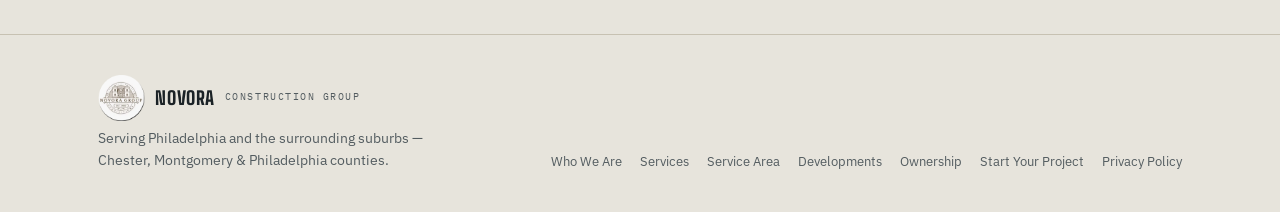
==== commit 59f1588c: "Simplify sheet-number labels to plain "Page N" Per client/marketing feedback, dropped the constructi" ====
--- a/services/index.html
+++ b/services/index.html
@@ -34,7 +34,7 @@
   <section class="service-hero">
     <div class="wrap">
       <p class="breadcrumb"><a href="../index.html">Home</a> / Services</p>
-      <span class="sheet-tag">Sheet S-00 / Services</span>
+      <span class="sheet-tag">Page 00 / Services</span>
       <h1>Every Phase, One Company</h1>
       <p class="lede">From a single room to a home built from the ground up, here's the full range of what Novora Construction Group handles for homeowners, investors, and developers throughout Philadelphia and the surrounding suburbs.</p>
     </div>
